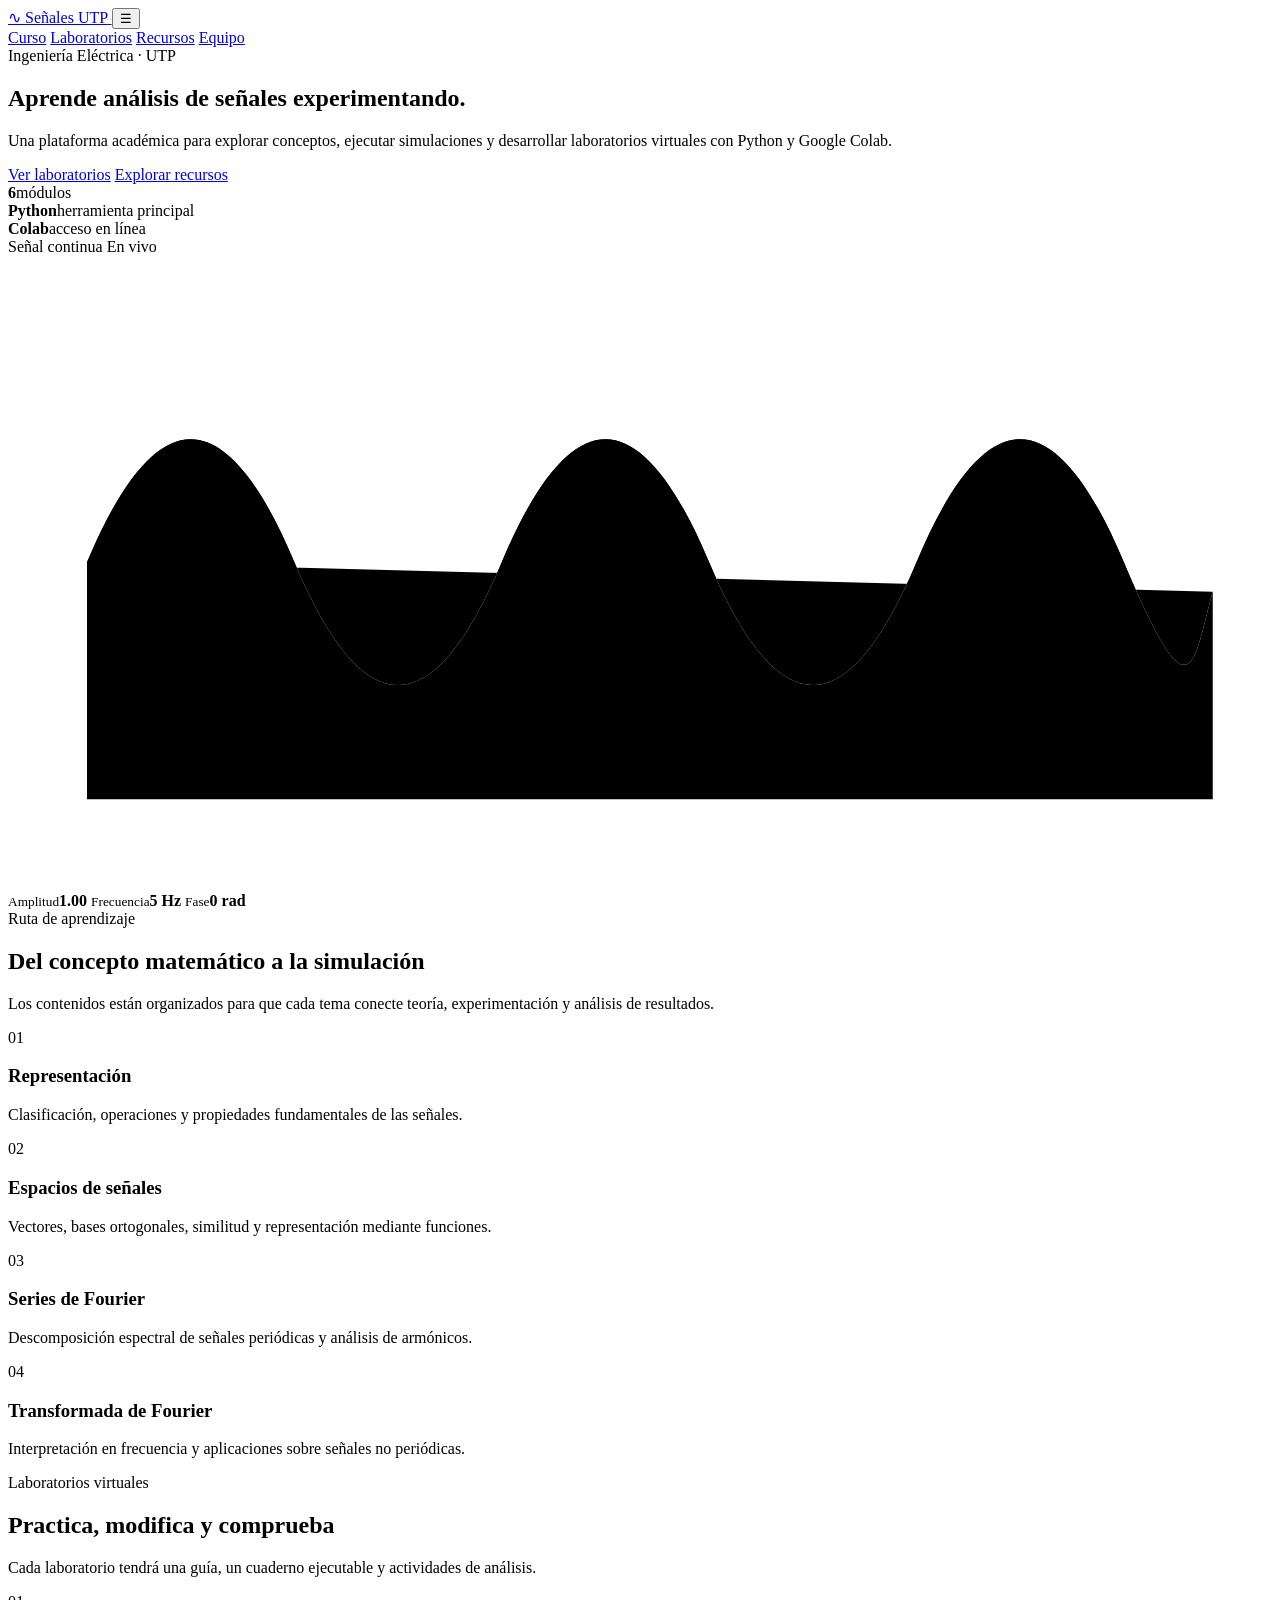
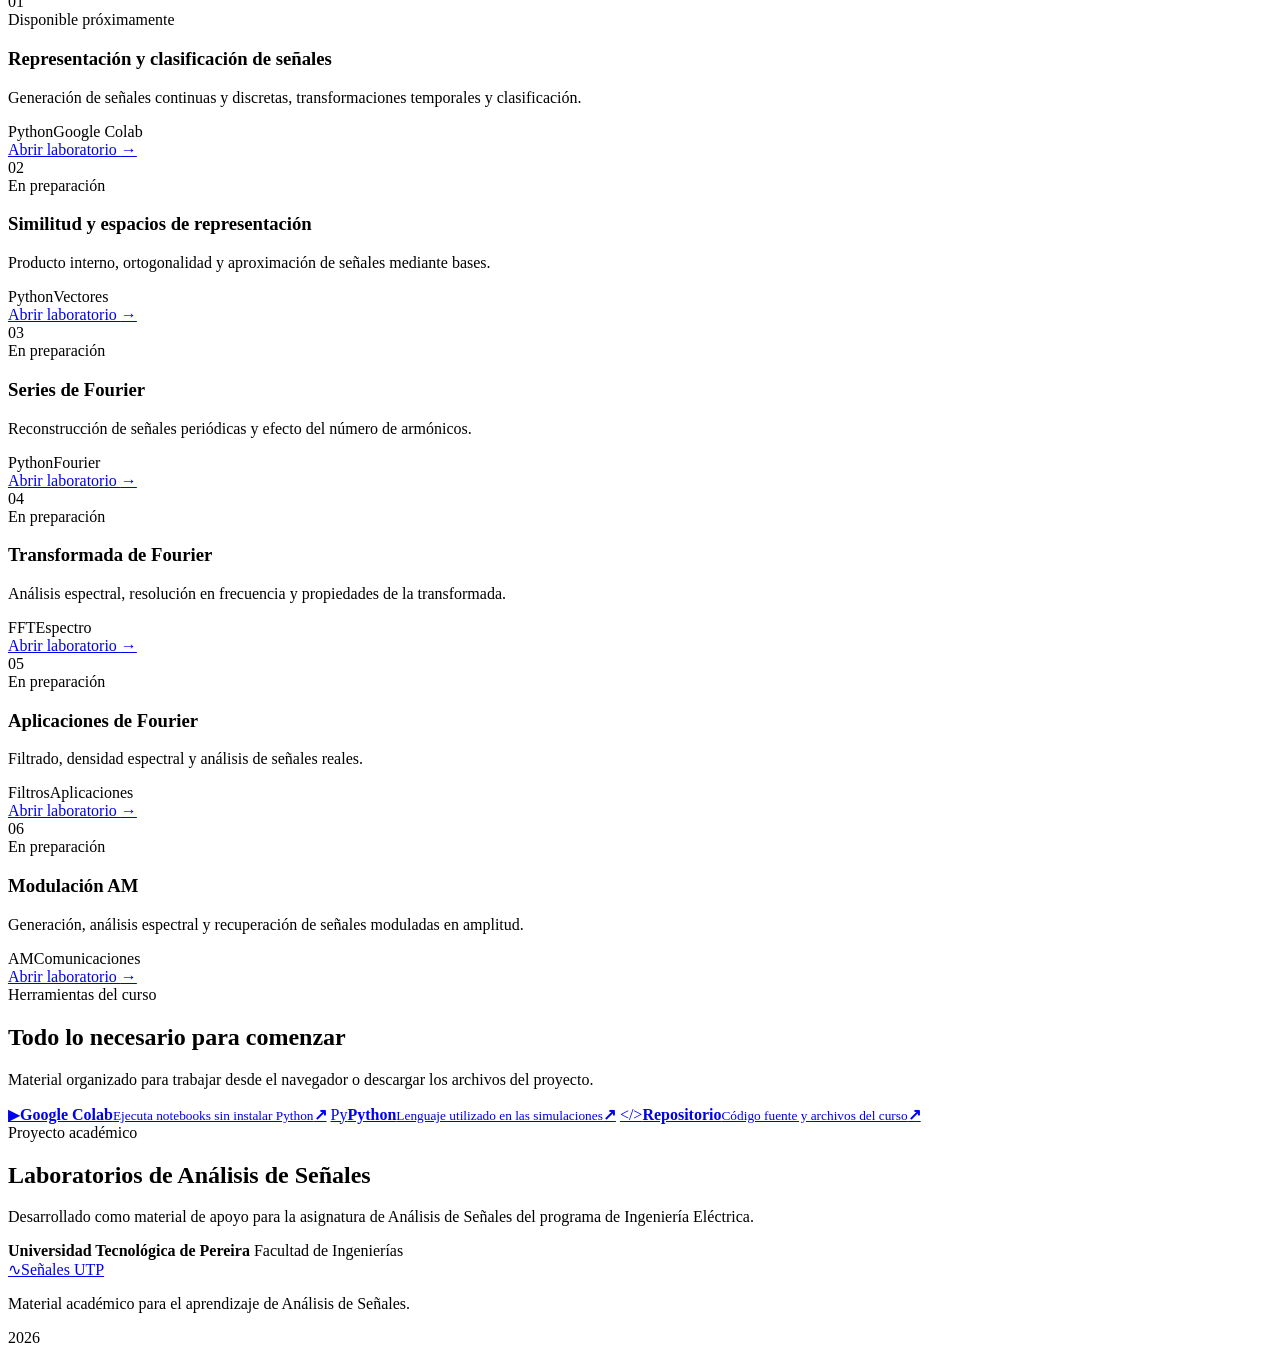
==== index.html @ 16288322 "Crear página principal del curso" ====
<!DOCTYPE html>
<html lang="es">
<head>
  <meta charset="UTF-8">
  <meta name="viewport" content="width=device-width, initial-scale=1.0">
  <meta name="description" content="Laboratorios virtuales y recursos de Análisis de Señales de la Universidad Tecnológica de Pereira.">
  <title>Análisis de Señales | Laboratorios virtuales</title>
  <link rel="preconnect" href="https://fonts.googleapis.com">
  <link rel="preconnect" href="https://fonts.gstatic.com" crossorigin>
  <link href="https://fonts.googleapis.com/css2?family=Manrope:wght@400;500;600;700;800&display=swap" rel="stylesheet">
  <link rel="stylesheet" href="css/styles.css">
</head>
<body>
  <header class="site-header" id="inicio">
    <nav class="navbar container" aria-label="Navegación principal">
      <a class="brand" href="#inicio">
        <span class="brand-mark">∿</span>
        <span>Señales UTP</span>
      </a>
      <button class="menu-button" type="button" aria-label="Abrir menú" aria-expanded="false">☰</button>
      <div class="nav-links">
        <a href="#curso">Curso</a>
        <a href="#laboratorios">Laboratorios</a>
        <a href="#recursos">Recursos</a>
        <a href="#equipo">Equipo</a>
      </div>
    </nav>

    <section class="hero container">
      <div class="hero-copy">
        <span class="eyebrow">Ingeniería Eléctrica · UTP</span>
        <h1>Aprende análisis de señales <span>experimentando.</span></h1>
        <p>Una plataforma académica para explorar conceptos, ejecutar simulaciones y desarrollar laboratorios virtuales con Python y Google Colab.</p>
        <div class="hero-actions">
          <a class="button primary" href="#laboratorios">Ver laboratorios</a>
          <a class="button secondary" href="#recursos">Explorar recursos</a>
        </div>
        <div class="hero-stats" aria-label="Resumen del contenido">
          <div><strong>6</strong><span>módulos</span></div>
          <div><strong>Python</strong><span>herramienta principal</span></div>
          <div><strong>Colab</strong><span>acceso en línea</span></div>
        </div>
      </div>

      <div class="signal-card" aria-label="Visualización animada de una señal">
        <div class="signal-card-top">
          <span>Señal continua</span>
          <span class="status-dot">En vivo</span>
        </div>
        <svg class="signal-plot" viewBox="0 0 640 320" role="img" aria-label="Gráfica estilizada de una señal sinusoidal">
          <defs>
            <linearGradient id="areaGradient" x1="0" y1="0" x2="0" y2="1">
              <stop offset="0%" stop-color="#43d9c0" stop-opacity="0.38"/>
              <stop offset="100%" stop-color="#43d9c0" stop-opacity="0"/>
            </linearGradient>
          </defs>
          <g class="grid-lines">
            <line x1="40" y1="70" x2="610" y2="70"/><line x1="40" y1="150" x2="610" y2="150"/><line x1="40" y1="230" x2="610" y2="230"/>
            <line x1="130" y1="35" x2="130" y2="275"/><line x1="240" y1="35" x2="240" y2="275"/><line x1="350" y1="35" x2="350" y2="275"/><line x1="460" y1="35" x2="460" y2="275"/><line x1="570" y1="35" x2="570" y2="275"/>
          </g>
          <path class="signal-area" d="M40 155 C75 72,110 72,145 155 S215 238,250 155 S320 72,355 155 S425 238,460 155 S530 72,565 155 S600 205,610 170 L610 275 L40 275 Z"/>
          <path class="signal-line" d="M40 155 C75 72,110 72,145 155 S215 238,250 155 S320 72,355 155 S425 238,460 155 S530 72,565 155 S600 205,610 170"/>
        </svg>
        <div class="signal-values">
          <span><small>Amplitud</small><strong>1.00</strong></span>
          <span><small>Frecuencia</small><strong>5 Hz</strong></span>
          <span><small>Fase</small><strong>0 rad</strong></span>
        </div>
      </div>
    </section>
  </header>

  <main>
    <section class="section course-section" id="curso">
      <div class="container split-heading">
        <div>
          <span class="eyebrow dark">Ruta de aprendizaje</span>
          <h2>Del concepto matemático a la simulación</h2>
        </div>
        <p>Los contenidos están organizados para que cada tema conecte teoría, experimentación y análisis de resultados.</p>
      </div>
      <div class="container learning-grid">
        <article><span>01</span><h3>Representación</h3><p>Clasificación, operaciones y propiedades fundamentales de las señales.</p></article>
        <article><span>02</span><h3>Espacios de señales</h3><p>Vectores, bases ortogonales, similitud y representación mediante funciones.</p></article>
        <article><span>03</span><h3>Series de Fourier</h3><p>Descomposición espectral de señales periódicas y análisis de armónicos.</p></article>
        <article><span>04</span><h3>Transformada de Fourier</h3><p>Interpretación en frecuencia y aplicaciones sobre señales no periódicas.</p></article>
      </div>
    </section>

    <section class="section labs-section" id="laboratorios">
      <div class="container section-heading centered">
        <span class="eyebrow dark">Laboratorios virtuales</span>
        <h2>Practica, modifica y comprueba</h2>
        <p>Cada laboratorio tendrá una guía, un cuaderno ejecutable y actividades de análisis.</p>
      </div>
      <div class="container lab-grid">
        <article class="lab-card featured">
          <div class="lab-number">01</div>
          <span class="tag available">Disponible próximamente</span>
          <h3>Representación y clasificación de señales</h3>
          <p>Generación de señales continuas y discretas, transformaciones temporales y clasificación.</p>
          <div class="lab-meta"><span>Python</span><span>Google Colab</span></div>
          <a href="#" aria-disabled="true">Abrir laboratorio <span>→</span></a>
        </article>
        <article class="lab-card">
          <div class="lab-number">02</div>
          <span class="tag">En preparación</span>
          <h3>Similitud y espacios de representación</h3>
          <p>Producto interno, ortogonalidad y aproximación de señales mediante bases.</p>
          <div class="lab-meta"><span>Python</span><span>Vectores</span></div>
          <a href="#" aria-disabled="true">Abrir laboratorio <span>→</span></a>
        </article>
        <article class="lab-card">
          <div class="lab-number">03</div>
          <span class="tag">En preparación</span>
          <h3>Series de Fourier</h3>
          <p>Reconstrucción de señales periódicas y efecto del número de armónicos.</p>
          <div class="lab-meta"><span>Python</span><span>Fourier</span></div>
          <a href="#" aria-disabled="true">Abrir laboratorio <span>→</span></a>
        </article>
        <article class="lab-card">
          <div class="lab-number">04</div>
          <span class="tag">En preparación</span>
          <h3>Transformada de Fourier</h3>
          <p>Análisis espectral, resolución en frecuencia y propiedades de la transformada.</p>
          <div class="lab-meta"><span>FFT</span><span>Espectro</span></div>
          <a href="#" aria-disabled="true">Abrir laboratorio <span>→</span></a>
        </article>
        <article class="lab-card">
          <div class="lab-number">05</div>
          <span class="tag">En preparación</span>
          <h3>Aplicaciones de Fourier</h3>
          <p>Filtrado, densidad espectral y análisis de señales reales.</p>
          <div class="lab-meta"><span>Filtros</span><span>Aplicaciones</span></div>
          <a href="#" aria-disabled="true">Abrir laboratorio <span>→</span></a>
        </article>
        <article class="lab-card">
          <div class="lab-number">06</div>
          <span class="tag">En preparación</span>
          <h3>Modulación AM</h3>
          <p>Generación, análisis espectral y recuperación de señales moduladas en amplitud.</p>
          <div class="lab-meta"><span>AM</span><span>Comunicaciones</span></div>
          <a href="#" aria-disabled="true">Abrir laboratorio <span>→</span></a>
        </article>
      </div>
    </section>

    <section class="section resources-section" id="recursos">
      <div class="container resources-layout">
        <div>
          <span class="eyebrow">Herramientas del curso</span>
          <h2>Todo lo necesario para comenzar</h2>
          <p>Material organizado para trabajar desde el navegador o descargar los archivos del proyecto.</p>
        </div>
        <div class="resource-list">
          <a href="https://colab.research.google.com/" target="_blank" rel="noopener"><span class="resource-icon">▶</span><span><strong>Google Colab</strong><small>Ejecuta notebooks sin instalar Python</small></span><b>↗</b></a>
          <a href="https://www.python.org/" target="_blank" rel="noopener"><span class="resource-icon">Py</span><span><strong>Python</strong><small>Lenguaje utilizado en las simulaciones</small></span><b>↗</b></a>
          <a href="https://github.com/jesuscard444/Curso_signals" target="_blank" rel="noopener"><span class="resource-icon">&lt;/&gt;</span><span><strong>Repositorio</strong><small>Código fuente y archivos del curso</small></span><b>↗</b></a>
        </div>
      </div>
    </section>

    <section class="section team-section" id="equipo">
      <div class="container team-card">
        <div>
          <span class="eyebrow dark">Proyecto académico</span>
          <h2>Laboratorios de Análisis de Señales</h2>
          <p>Desarrollado como material de apoyo para la asignatura de Análisis de Señales del programa de Ingeniería Eléctrica.</p>
        </div>
        <div class="institution">
          <strong>Universidad Tecnológica de Pereira</strong>
          <span>Facultad de Ingenierías</span>
        </div>
      </div>
    </section>
  </main>

  <footer>
    <div class="container footer-content">
      <a class="brand" href="#inicio"><span class="brand-mark">∿</span><span>Señales UTP</span></a>
      <p>Material académico para el aprendizaje de Análisis de Señales.</p>
      <span>2026</span>
    </div>
  </footer>
  <script src="js/main.js"></script>
</body>
</html>
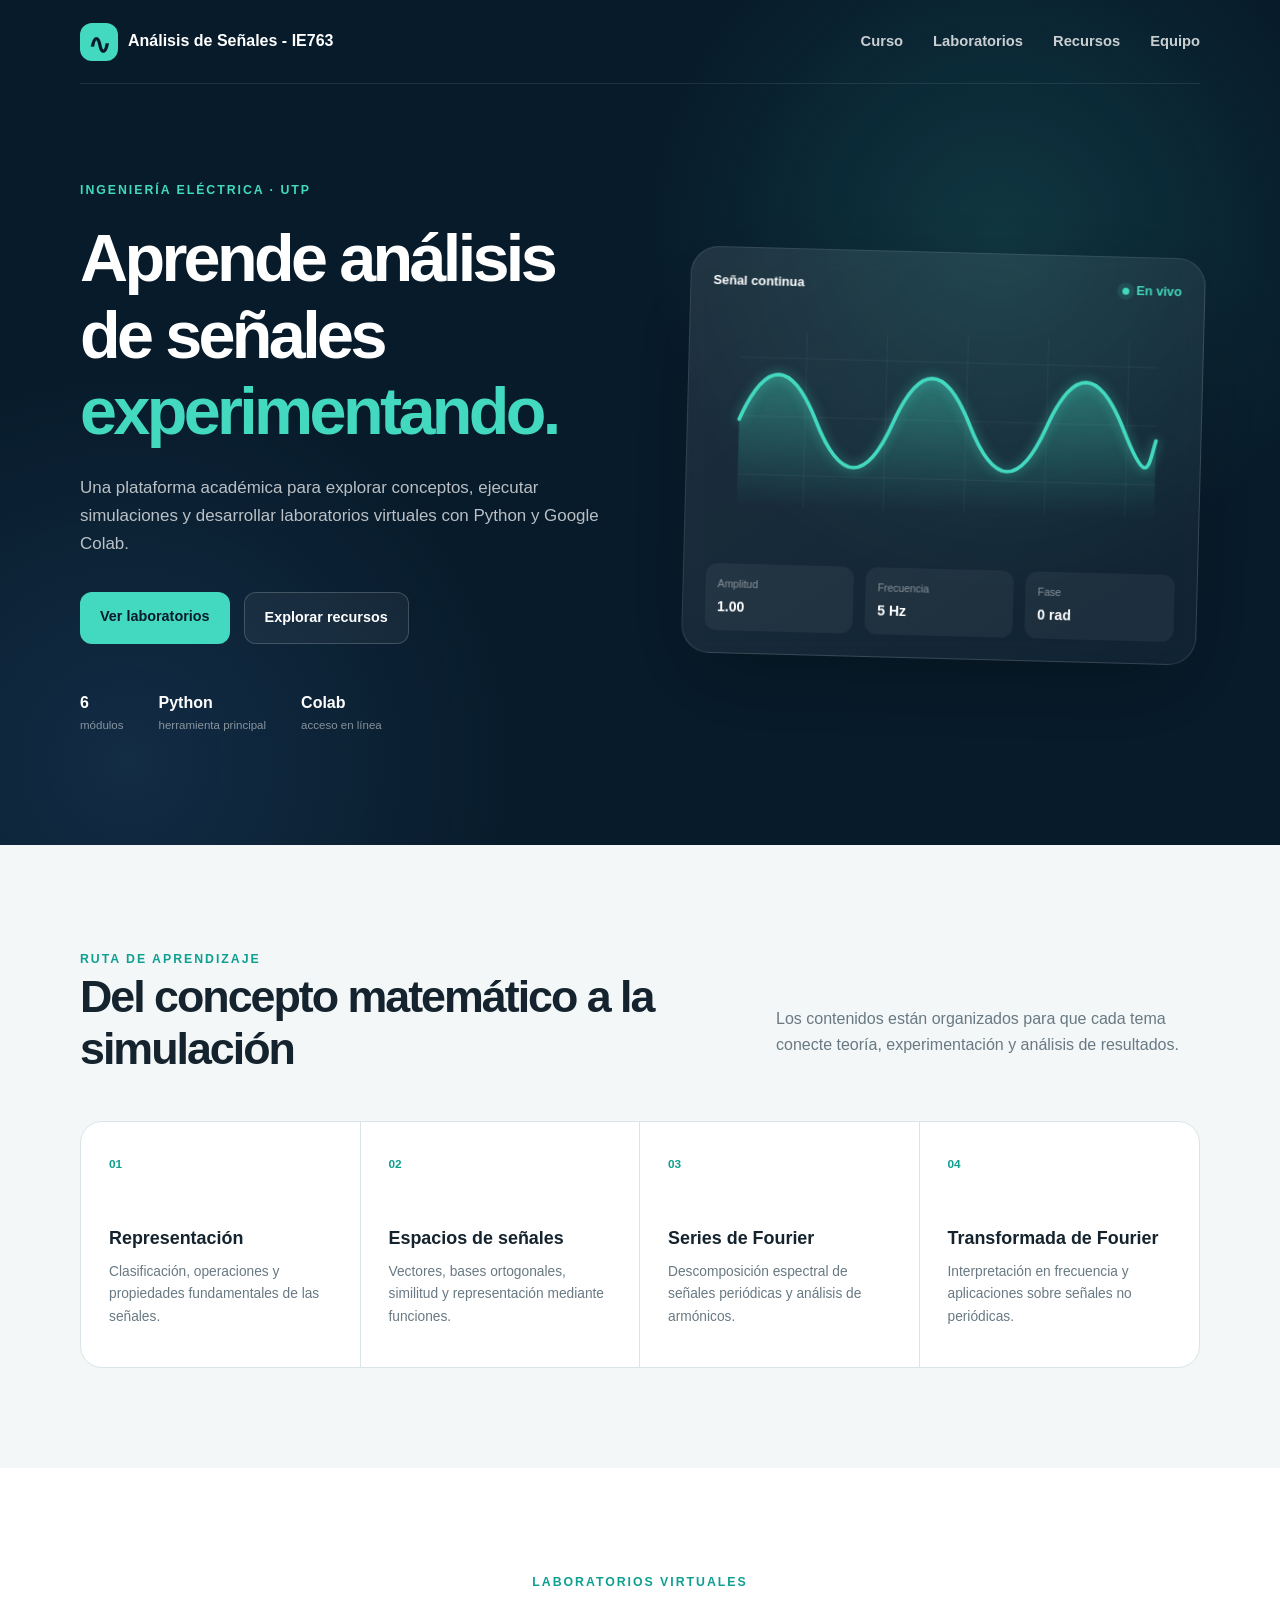
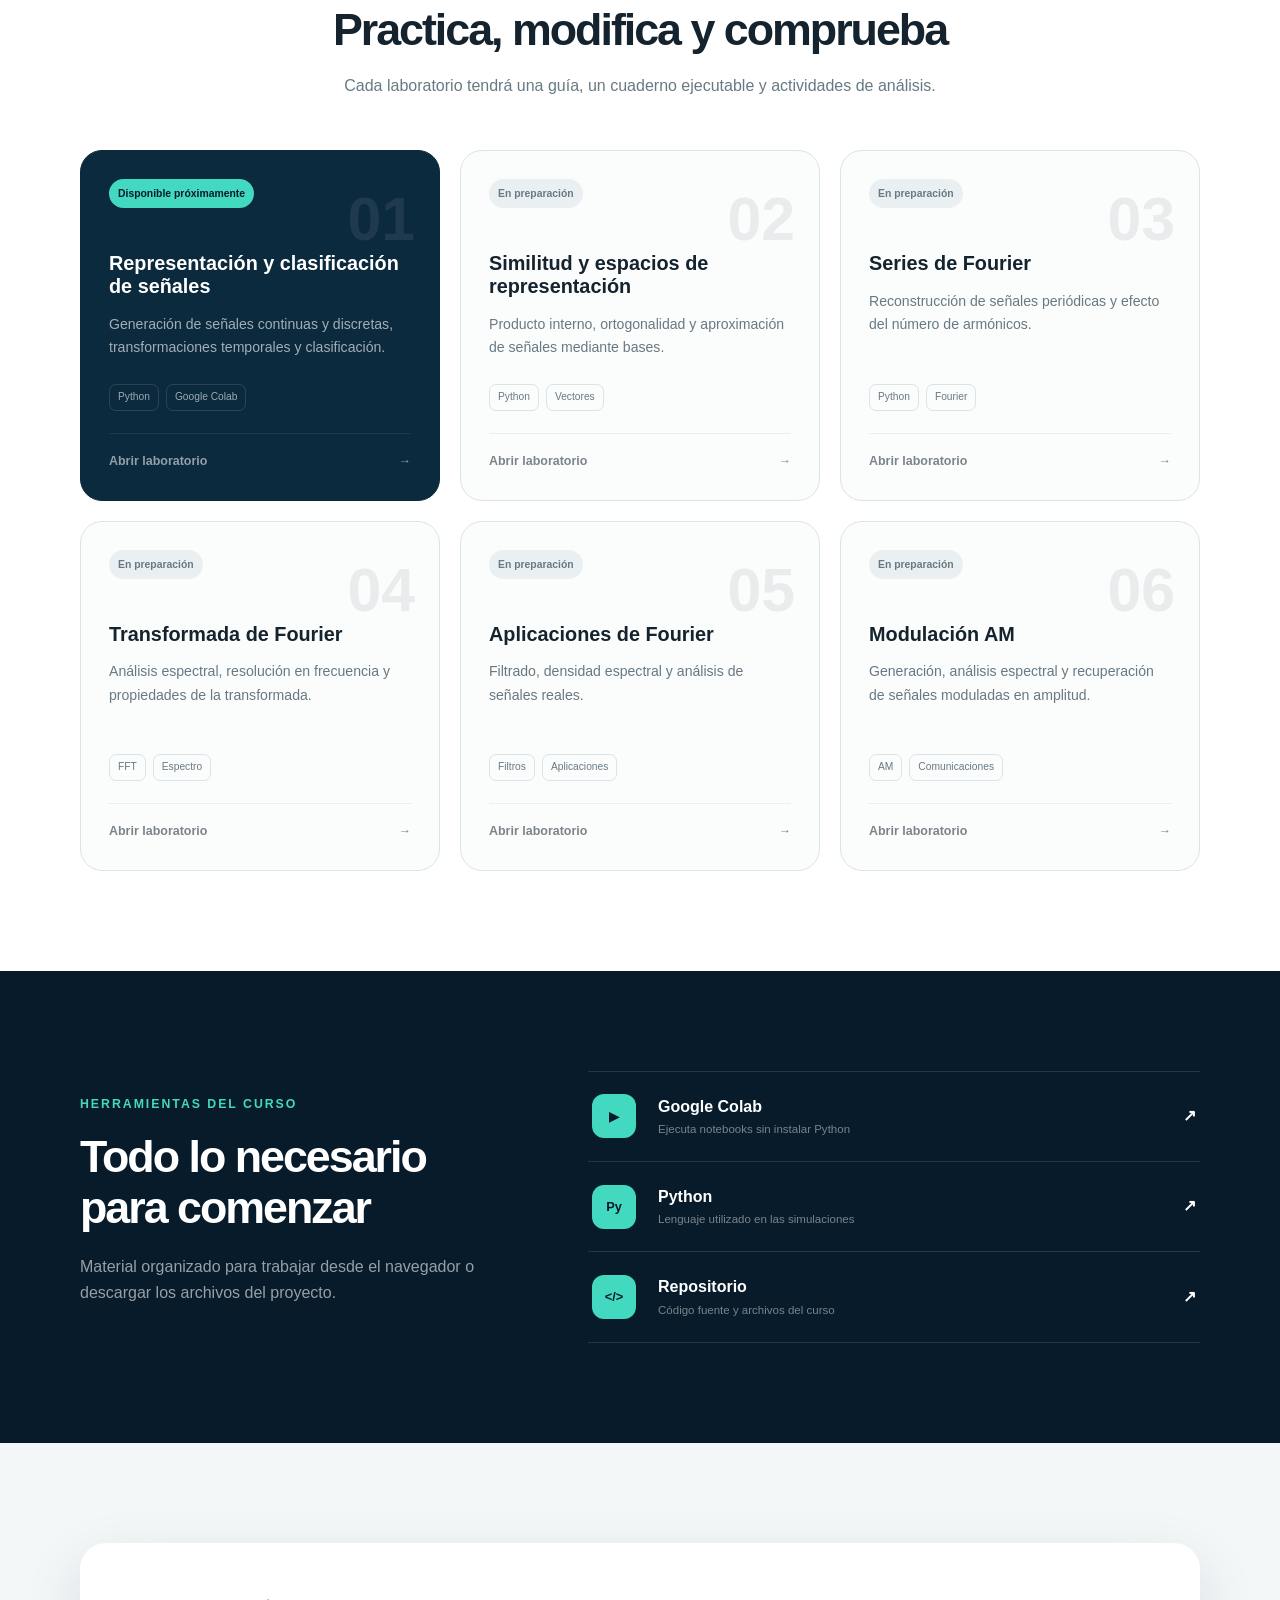
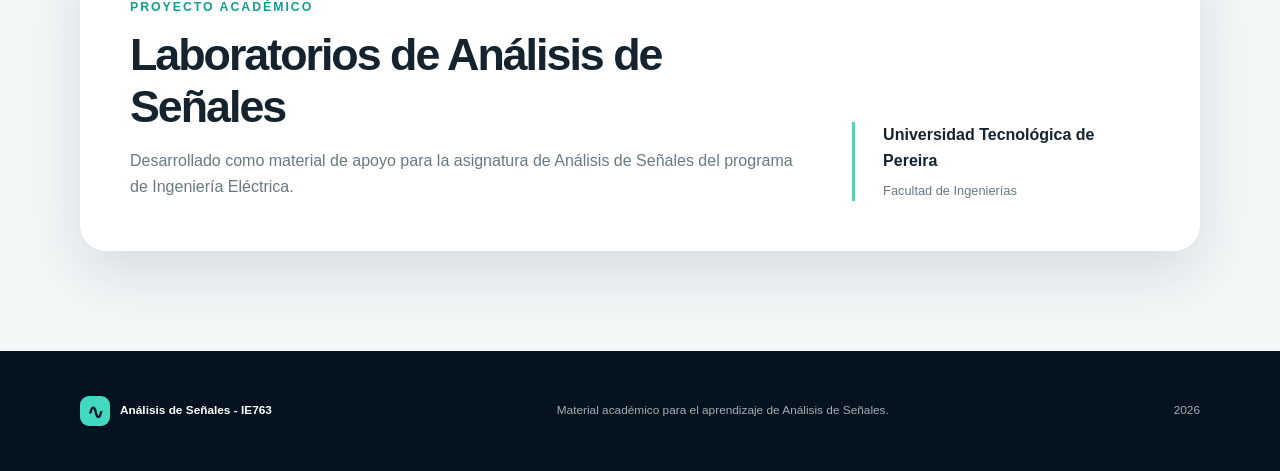
==== commit 0c984f14: "Actualiza el nombre del curso en encabezado y pie de página" ====
--- a/index.html
+++ b/index.html
@@ -15,7 +15,7 @@
     <nav class="navbar container" aria-label="Navegación principal">
       <a class="brand" href="#inicio">
         <span class="brand-mark">∿</span>
-        <span>Señales UTP</span>
+        <span>Análisis de Señales - IE763</span>
       </a>
       <button class="menu-button" type="button" aria-label="Abrir menú" aria-expanded="false">☰</button>
       <div class="nav-links">
@@ -177,7 +177,7 @@
 
   <footer>
     <div class="container footer-content">
-      <a class="brand" href="#inicio"><span class="brand-mark">∿</span><span>Señales UTP</span></a>
+      <a class="brand" href="#inicio"><span class="brand-mark">∿</span><span>Análisis de Señales - IE763</span></a>
       <p>Material académico para el aprendizaje de Análisis de Señales.</p>
       <span>2026</span>
     </div>
--- a/css/styles.css
+++ b/css/styles.css
@@ -0,0 +1,183 @@
+:root {
+  --navy: #071b2b;
+  --navy-soft: #0c2a3d;
+  --teal: #43d9c0;
+  --teal-dark: #0f9f91;
+  --blue: #69a9ff;
+  --paper: #f4f7f8;
+  --white: #ffffff;
+  --ink: #14232d;
+  --muted: #687983;
+  --line: #dbe4e8;
+  --shadow: 0 22px 60px rgba(7, 27, 43, 0.12);
+}
+
+* { box-sizing: border-box; }
+html { scroll-behavior: smooth; }
+body {
+  margin: 0;
+  font-family: "Manrope", sans-serif;
+  color: var(--ink);
+  background: var(--paper);
+  line-height: 1.65;
+}
+a { color: inherit; text-decoration: none; }
+button { font: inherit; }
+.container { width: min(1120px, calc(100% - 40px)); margin-inline: auto; }
+
+.site-header {
+  min-height: 760px;
+  color: var(--white);
+  overflow: hidden;
+  background:
+    radial-gradient(circle at 78% 28%, rgba(67, 217, 192, 0.15), transparent 30%),
+    radial-gradient(circle at 10% 90%, rgba(105, 169, 255, 0.12), transparent 28%),
+    var(--navy);
+}
+.navbar {
+  min-height: 84px;
+  display: flex;
+  align-items: center;
+  justify-content: space-between;
+  border-bottom: 1px solid rgba(255,255,255,.09);
+}
+.brand { display: inline-flex; align-items: center; gap: 10px; font-weight: 800; }
+.brand-mark {
+  display: grid; place-items: center; width: 38px; height: 38px;
+  border-radius: 12px; color: var(--navy); background: var(--teal); font-size: 27px;
+}
+.nav-links { display: flex; align-items: center; gap: 30px; }
+.nav-links a { color: rgba(255,255,255,.78); font-size: .92rem; font-weight: 600; }
+.nav-links a:hover { color: var(--teal); }
+.menu-button { display: none; border: 0; background: transparent; color: white; font-size: 1.5rem; }
+
+.hero { display: grid; grid-template-columns: 1.02fr .98fr; gap: 70px; align-items: center; padding: 92px 0 110px; }
+.eyebrow {
+  display: inline-block; color: var(--teal); font-size: .77rem; font-weight: 800;
+  letter-spacing: .16em; text-transform: uppercase;
+}
+.eyebrow.dark { color: var(--teal-dark); }
+.hero h1, h2, h3 { line-height: 1.15; margin-top: 0; }
+.hero h1 { margin: 18px 0 24px; font-size: clamp(2.8rem, 5.2vw, 5rem); letter-spacing: -.055em; }
+.hero h1 span { color: var(--teal); }
+.hero-copy > p { max-width: 620px; color: rgba(255,255,255,.72); font-size: 1.06rem; }
+.hero-actions { display: flex; flex-wrap: wrap; gap: 14px; margin: 34px 0 46px; }
+.button { padding: 13px 20px; border-radius: 12px; font-weight: 800; font-size: .9rem; }
+.button.primary { color: var(--navy); background: var(--teal); }
+.button.secondary { border: 1px solid rgba(255,255,255,.18); background: rgba(255,255,255,.05); }
+.button:hover { transform: translateY(-2px); }
+.hero-stats { display: flex; gap: 35px; }
+.hero-stats div { display: flex; flex-direction: column; }
+.hero-stats strong { font-size: 1rem; }
+.hero-stats span { color: rgba(255,255,255,.5); font-size: .72rem; }
+
+.signal-card {
+  padding: 22px; border: 1px solid rgba(255,255,255,.12); border-radius: 28px;
+  background: linear-gradient(145deg, rgba(255,255,255,.09), rgba(255,255,255,.03));
+  box-shadow: 0 30px 90px rgba(0,0,0,.25); backdrop-filter: blur(10px);
+  transform: rotate(1.5deg);
+}
+.signal-card-top, .signal-values { display: flex; align-items: center; justify-content: space-between; }
+.signal-card-top { font-size: .8rem; font-weight: 700; }
+.status-dot { color: var(--teal); }
+.status-dot::before { content: ""; display: inline-block; width: 7px; height: 7px; margin-right: 7px; border-radius: 50%; background: var(--teal); box-shadow: 0 0 0 5px rgba(67,217,192,.12); }
+.signal-plot { width: 100%; margin-block: 15px; }
+.grid-lines line { stroke: rgba(255,255,255,.08); stroke-width: 1; }
+.signal-area { fill: url(#areaGradient); }
+.signal-line { fill: none; stroke: var(--teal); stroke-width: 5; stroke-linecap: round; filter: drop-shadow(0 0 7px rgba(67,217,192,.55)); stroke-dasharray: 1000; animation: draw 3s ease both; }
+@keyframes draw { from { stroke-dashoffset: 1000; } to { stroke-dashoffset: 0; } }
+.signal-values { gap: 12px; }
+.signal-values span { flex: 1; padding: 12px; border-radius: 12px; background: rgba(255,255,255,.05); }
+.signal-values small, .signal-values strong { display: block; }
+.signal-values small { color: rgba(255,255,255,.48); font-size: .65rem; }
+.signal-values strong { margin-top: 3px; font-size: .88rem; }
+
+.section { padding: 100px 0; }
+.split-heading { display: grid; grid-template-columns: 1.2fr .8fr; gap: 60px; align-items: end; margin-bottom: 46px; }
+h2 { margin-bottom: 0; font-size: clamp(2rem, 3.5vw, 3.35rem); letter-spacing: -.045em; }
+.split-heading > p, .section-heading p { color: var(--muted); }
+.learning-grid { display: grid; grid-template-columns: repeat(4,1fr); border: 1px solid var(--line); border-radius: 22px; overflow: hidden; background: white; }
+.learning-grid article { min-height: 245px; padding: 28px; border-right: 1px solid var(--line); }
+.learning-grid article:last-child { border-right: 0; }
+.learning-grid article > span { color: var(--teal-dark); font-size: .74rem; font-weight: 800; }
+.learning-grid h3 { margin: 52px 0 12px; font-size: 1.12rem; }
+.learning-grid p { margin: 0; color: var(--muted); font-size: .86rem; }
+
+.labs-section { background: var(--white); }
+.section-heading.centered { max-width: 680px; margin: 0 auto 50px; text-align: center; }
+.section-heading h2 { margin: 10px 0 18px; }
+.lab-grid { display: grid; grid-template-columns: repeat(3,1fr); gap: 20px; }
+.lab-card {
+  position: relative; min-height: 350px; padding: 28px; border: 1px solid var(--line); border-radius: 22px;
+  display: flex; flex-direction: column; background: #fbfcfc; transition: .25s ease;
+}
+.lab-card:hover { transform: translateY(-6px); box-shadow: var(--shadow); border-color: transparent; }
+.lab-card.featured { color: white; background: var(--navy-soft); border-color: var(--navy-soft); }
+.lab-number { position: absolute; right: 24px; top: 18px; color: rgba(20,35,45,.08); font-size: 3.8rem; font-weight: 800; }
+.featured .lab-number { color: rgba(255,255,255,.08); }
+.tag { align-self: flex-start; padding: 6px 9px; border-radius: 999px; color: var(--muted); background: #eaf0f2; font-size: .65rem; font-weight: 800; }
+.tag.available { color: var(--navy); background: var(--teal); }
+.lab-card h3 { position: relative; margin: 44px 0 15px; font-size: 1.24rem; }
+.lab-card p { margin: 0; color: var(--muted); font-size: .88rem; }
+.featured p { color: rgba(255,255,255,.62); }
+.lab-meta { display: flex; gap: 7px; margin: auto 0 22px; padding-top: 25px; }
+.lab-meta span { padding: 4px 8px; border: 1px solid var(--line); border-radius: 7px; color: var(--muted); font-size: .64rem; }
+.featured .lab-meta span { border-color: rgba(255,255,255,.12); color: rgba(255,255,255,.6); }
+.lab-card > a { display: flex; justify-content: space-between; padding-top: 17px; border-top: 1px solid var(--line); font-size: .78rem; font-weight: 800; opacity: .55; pointer-events: none; }
+.featured > a { border-color: rgba(255,255,255,.12); }
+
+.resources-section { color: white; background: var(--navy); }
+.resources-layout { display: grid; grid-template-columns: .8fr 1.2fr; gap: 100px; align-items: center; }
+.resources-layout h2 { margin: 14px 0 20px; }
+.resources-layout > div:first-child p { color: rgba(255,255,255,.58); }
+.resource-list { border-top: 1px solid rgba(255,255,255,.12); }
+.resource-list a { display: grid; grid-template-columns: 48px 1fr auto; gap: 18px; align-items: center; padding: 22px 4px; border-bottom: 1px solid rgba(255,255,255,.12); }
+.resource-list a:hover { color: var(--teal); }
+.resource-icon { display: grid; place-items: center; width: 44px; height: 44px; border-radius: 12px; color: var(--navy); background: var(--teal); font-size: .8rem; font-weight: 800; }
+.resource-list strong, .resource-list small { display: block; }
+.resource-list small { color: rgba(255,255,255,.46); font-size: .72rem; }
+
+.team-card { display: flex; justify-content: space-between; align-items: end; gap: 50px; padding: 50px; border-radius: 26px; background: white; box-shadow: var(--shadow); }
+.team-card h2 { max-width: 620px; margin: 10px 0 16px; }
+.team-card p { max-width: 680px; margin: 0; color: var(--muted); }
+.institution { min-width: 260px; padding-left: 28px; border-left: 3px solid var(--teal); }
+.institution strong, .institution span { display: block; }
+.institution span { margin-top: 5px; color: var(--muted); font-size: .8rem; }
+
+footer { color: rgba(255,255,255,.65); background: #04131f; }
+.footer-content { min-height: 120px; display: flex; justify-content: space-between; align-items: center; gap: 30px; font-size: .74rem; }
+.footer-content .brand { color: white; }
+.footer-content .brand-mark { width: 30px; height: 30px; border-radius: 9px; font-size: 20px; }
+
+@media (max-width: 900px) {
+  .hero { grid-template-columns: 1fr; padding-top: 65px; }
+  .signal-card { max-width: 680px; transform: none; }
+  .learning-grid { grid-template-columns: repeat(2,1fr); }
+  .learning-grid article:nth-child(2) { border-right: 0; }
+  .learning-grid article:nth-child(-n+2) { border-bottom: 1px solid var(--line); }
+  .lab-grid { grid-template-columns: repeat(2,1fr); }
+  .resources-layout { grid-template-columns: 1fr; gap: 40px; }
+  .team-card { align-items: flex-start; flex-direction: column; }
+}
+
+@media (max-width: 650px) {
+  .container { width: min(100% - 28px, 1120px); }
+  .site-header { min-height: auto; }
+  .menu-button { display: block; }
+  .nav-links { position: absolute; z-index: 10; top: 75px; left: 14px; right: 14px; display: none; flex-direction: column; align-items: flex-start; gap: 12px; padding: 20px; border: 1px solid rgba(255,255,255,.1); border-radius: 14px; background: var(--navy-soft); box-shadow: var(--shadow); }
+  .nav-links.open { display: flex; }
+  .hero { gap: 45px; padding: 58px 0 75px; }
+  .hero h1 { font-size: 2.65rem; }
+  .hero-stats { gap: 18px; }
+  .signal-card { padding: 15px; }
+  .signal-values { flex-direction: column; align-items: stretch; }
+  .section { padding: 72px 0; }
+  .split-heading { grid-template-columns: 1fr; gap: 18px; }
+  .learning-grid, .lab-grid { grid-template-columns: 1fr; }
+  .learning-grid article { border-right: 0; border-bottom: 1px solid var(--line); }
+  .learning-grid article:last-child { border-bottom: 0; }
+  .lab-card { min-height: 330px; }
+  .team-card { padding: 30px 24px; }
+  .institution { min-width: 0; }
+  .footer-content { padding: 30px 0; flex-direction: column; align-items: flex-start; }
+}
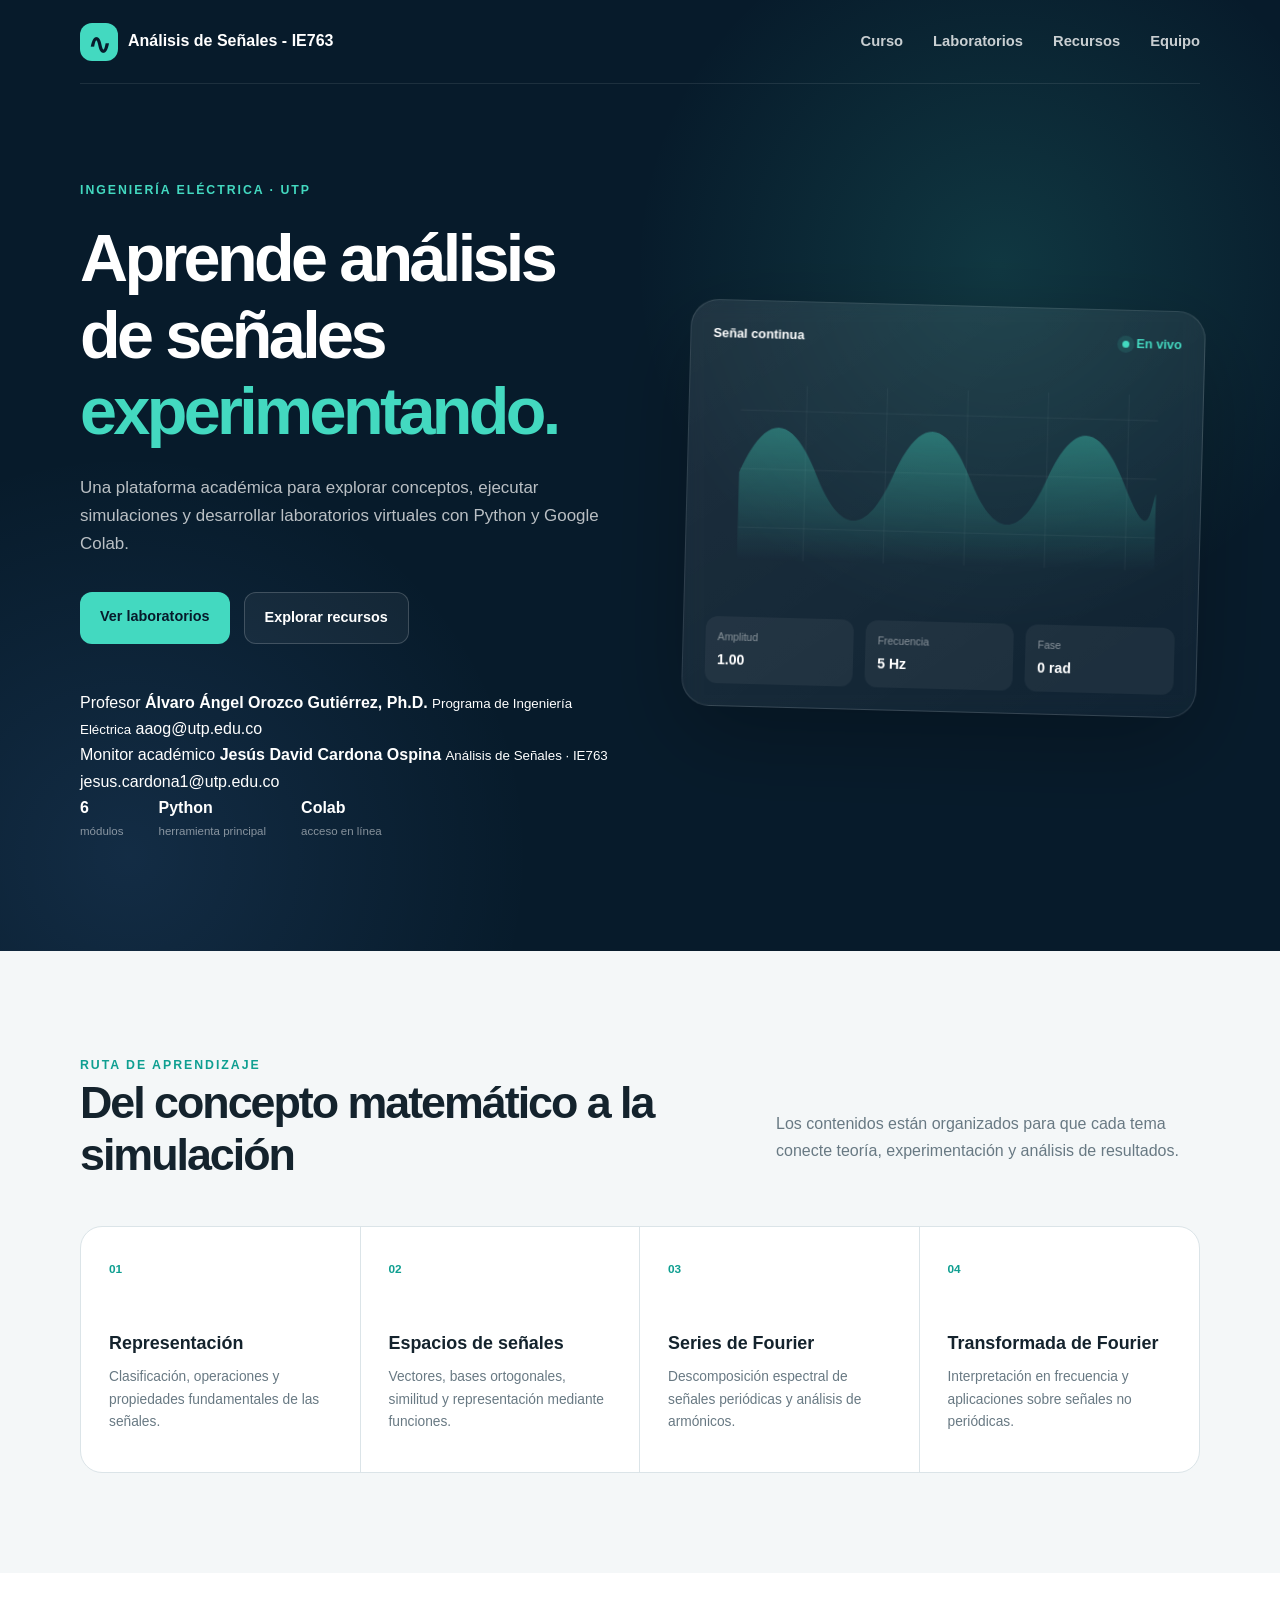
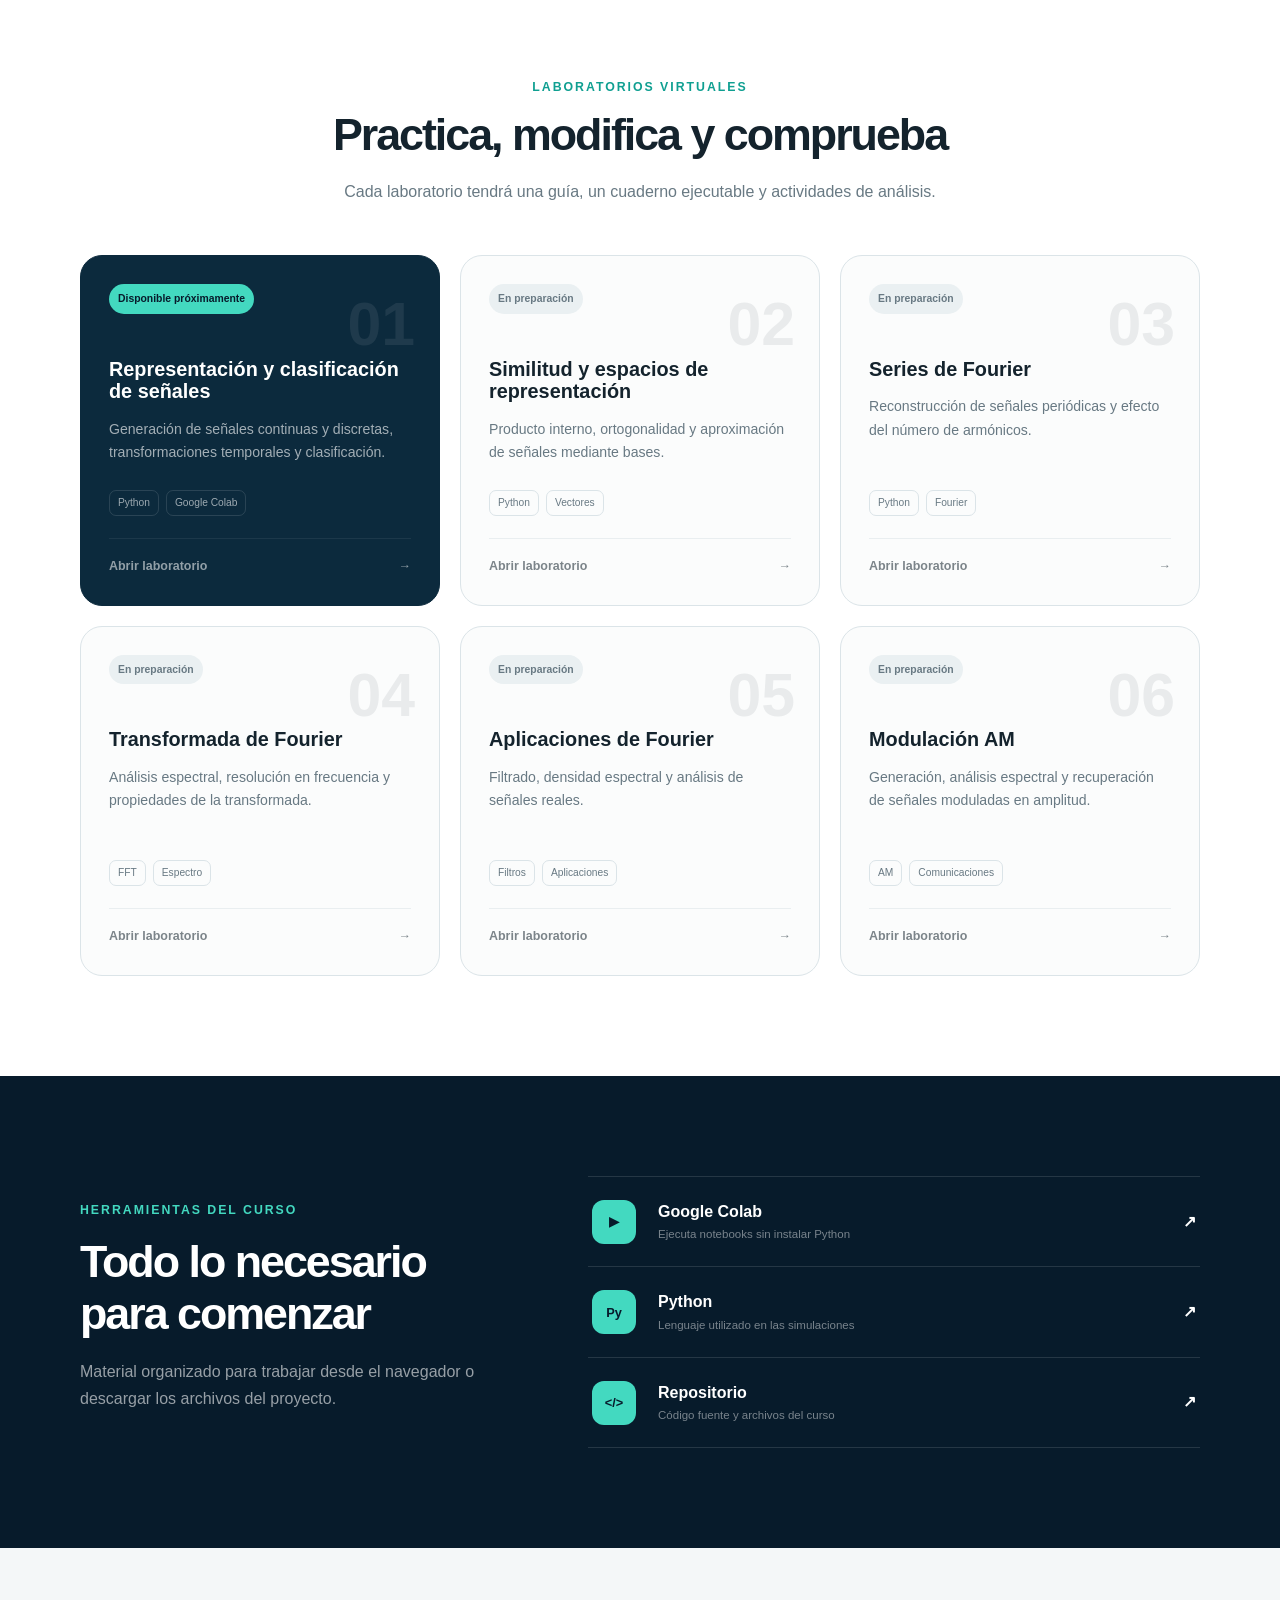
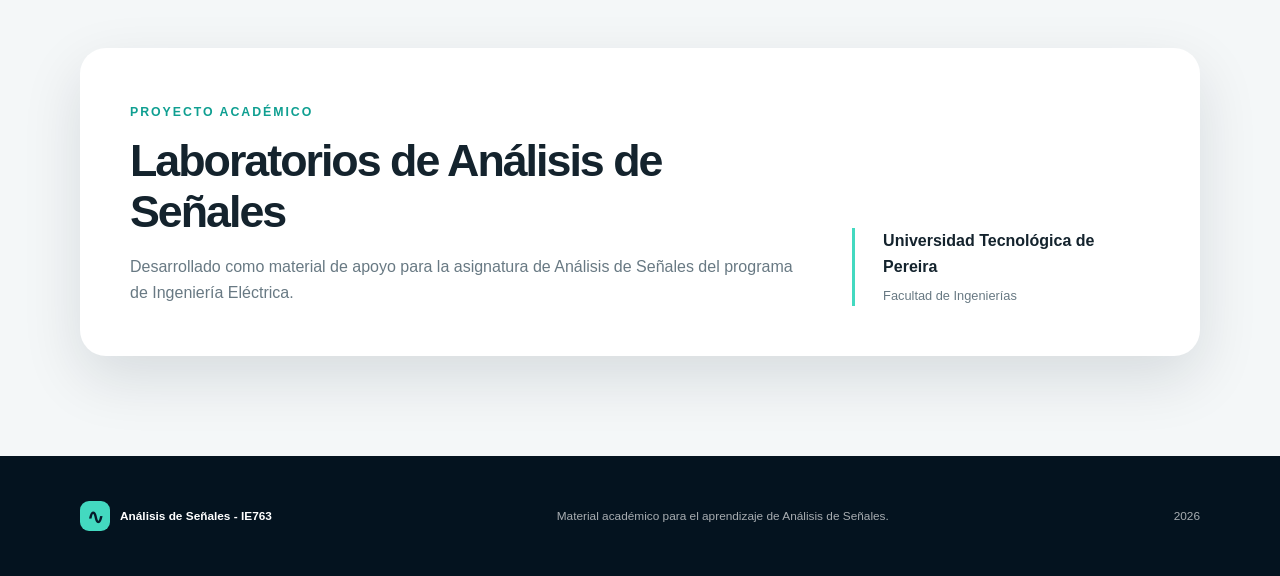
==== commit 52ba3e84: "Añadir profesor y monitor en la portada" ====
--- a/index.html
+++ b/index.html
@@ -8,7 +8,7 @@
   <link rel="preconnect" href="https://fonts.googleapis.com">
   <link rel="preconnect" href="https://fonts.gstatic.com" crossorigin>
   <link href="https://fonts.googleapis.com/css2?family=Manrope:wght@400;500;600;700;800&display=swap" rel="stylesheet">
-  <link rel="stylesheet" href="css/styles.css">
+  <link rel="stylesheet" href="css/styles.css?v=20260730-2">
 </head>
 <body>
   <header class="site-header" id="inicio">
@@ -35,6 +35,22 @@
           <a class="button primary" href="#laboratorios">Ver laboratorios</a>
           <a class="button secondary" href="#recursos">Explorar recursos</a>
         </div>
+
+        <div class="course-team" aria-label="Equipo académico del curso">
+          <article class="course-person">
+            <span class="course-role">Profesor</span>
+            <strong>Álvaro Ángel Orozco Gutiérrez, Ph.D.</strong>
+            <small>Programa de Ingeniería Eléctrica</small>
+            <a href="mailto:aaog@utp.edu.co">aaog@utp.edu.co</a>
+          </article>
+          <article class="course-person">
+            <span class="course-role">Monitor académico</span>
+            <strong>Jesús David Cardona Ospina</strong>
+            <small>Análisis de Señales · IE763</small>
+            <a href="mailto:jesus.cardona1@utp.edu.co">jesus.cardona1@utp.edu.co</a>
+          </article>
+        </div>
+
         <div class="hero-stats" aria-label="Resumen del contenido">
           <div><strong>6</strong><span>módulos</span></div>
           <div><strong>Python</strong><span>herramienta principal</span></div>
@@ -182,6 +198,6 @@
       <span>2026</span>
     </div>
   </footer>
-  <script src="js/main.js"></script>
+  <script src="js/main.js?v=20260730-2"></script>
 </body>
 </html>
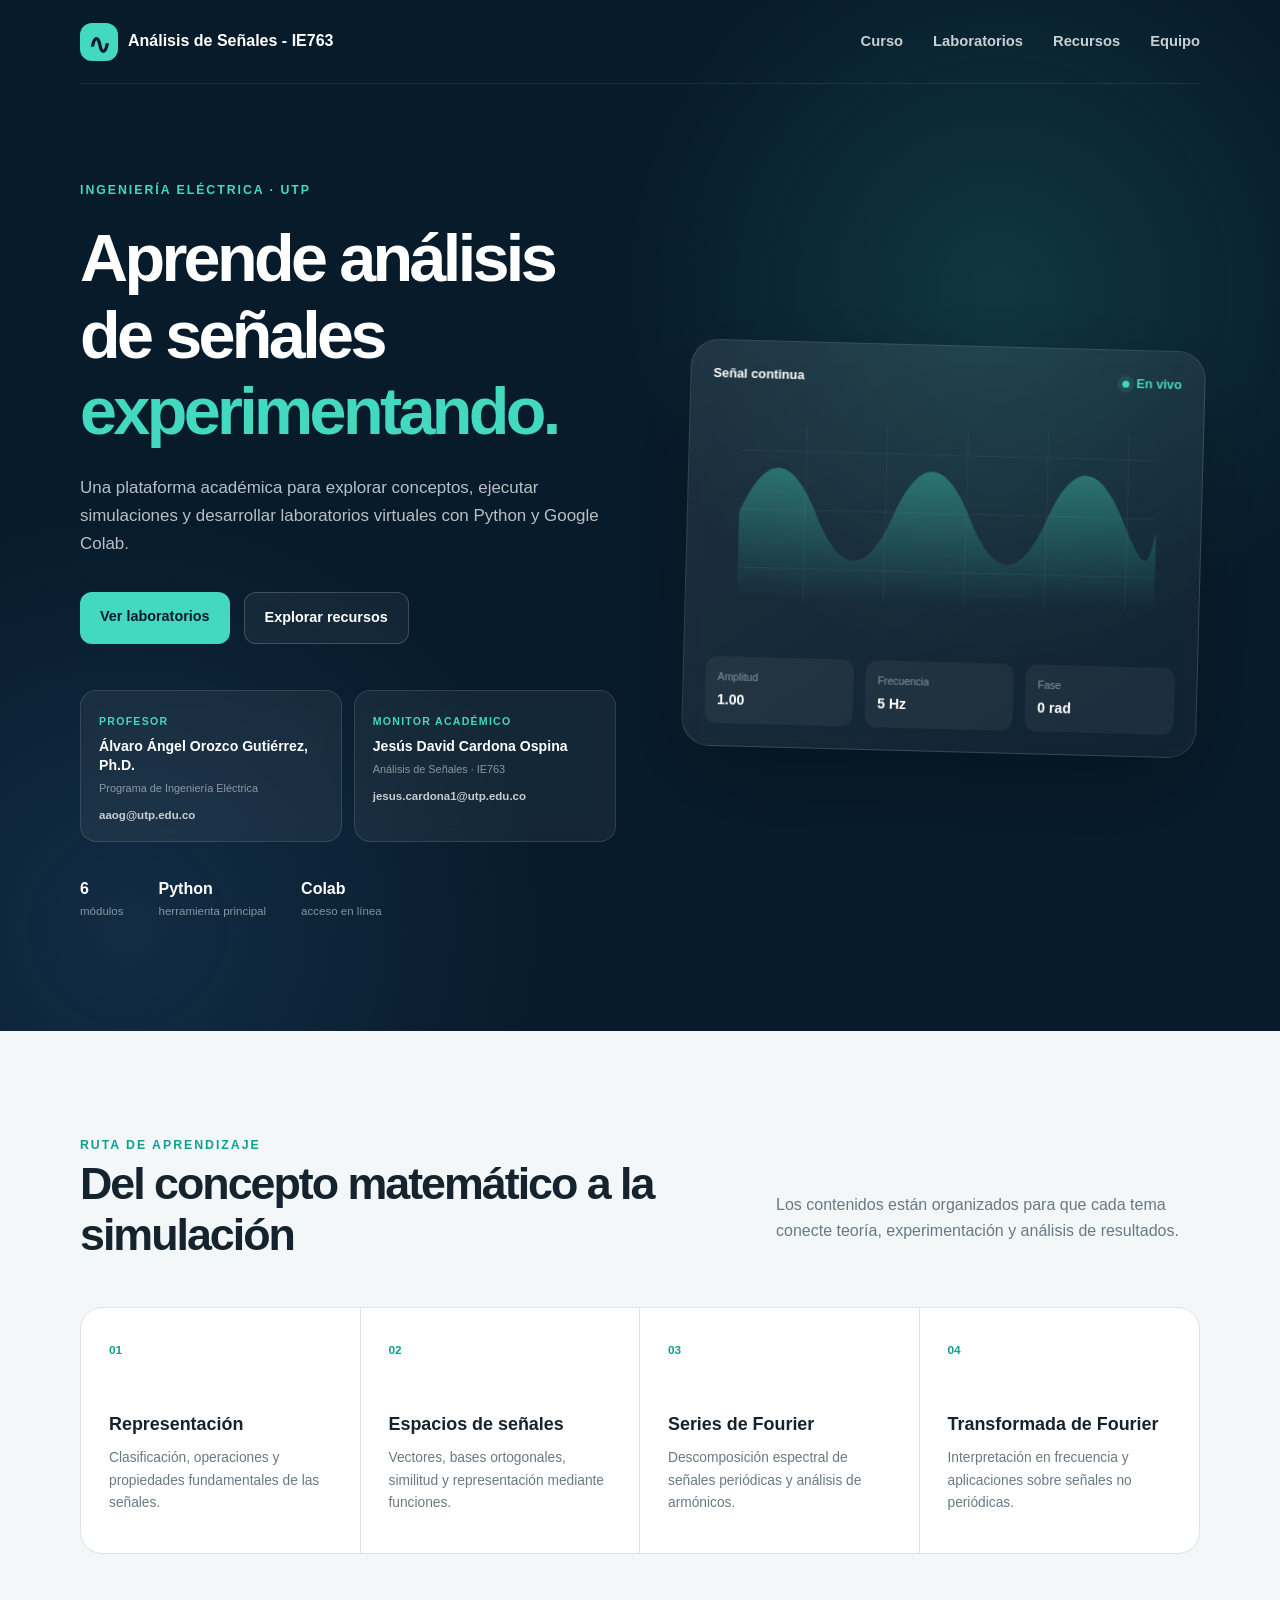
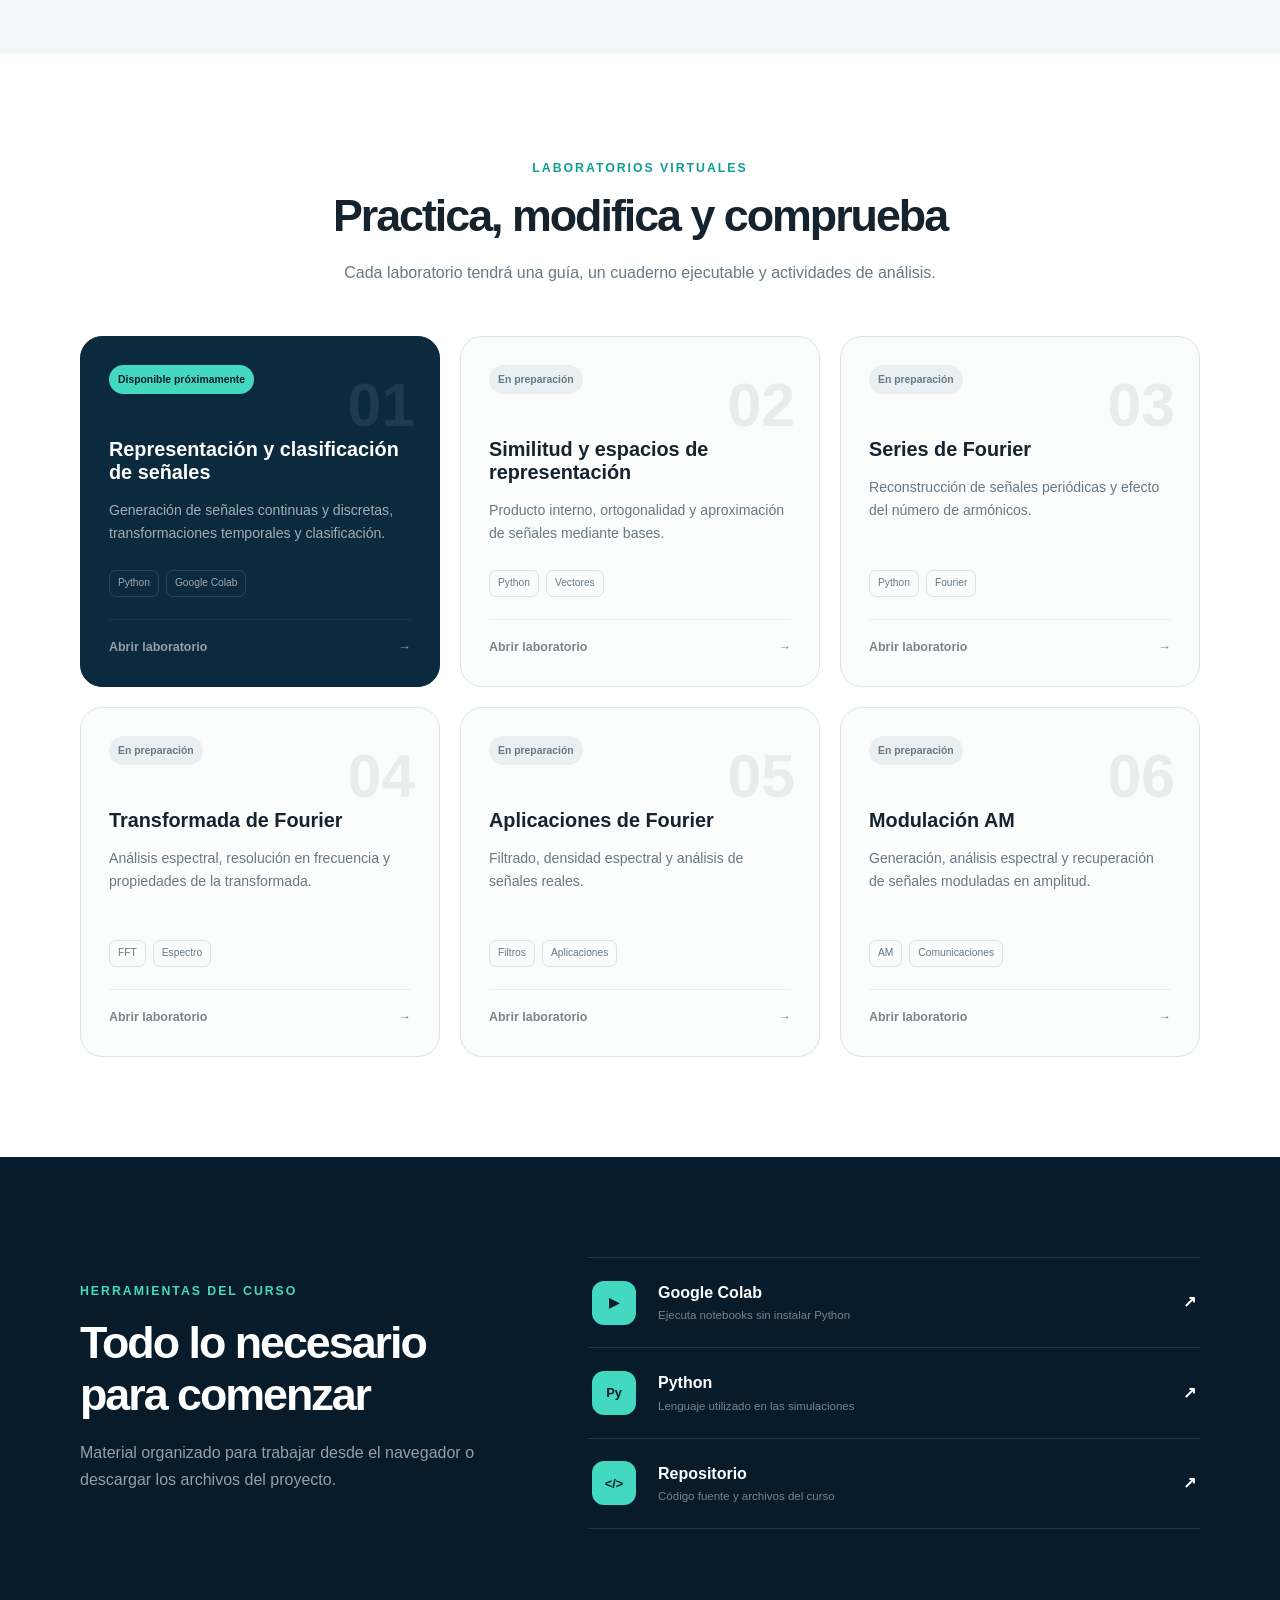
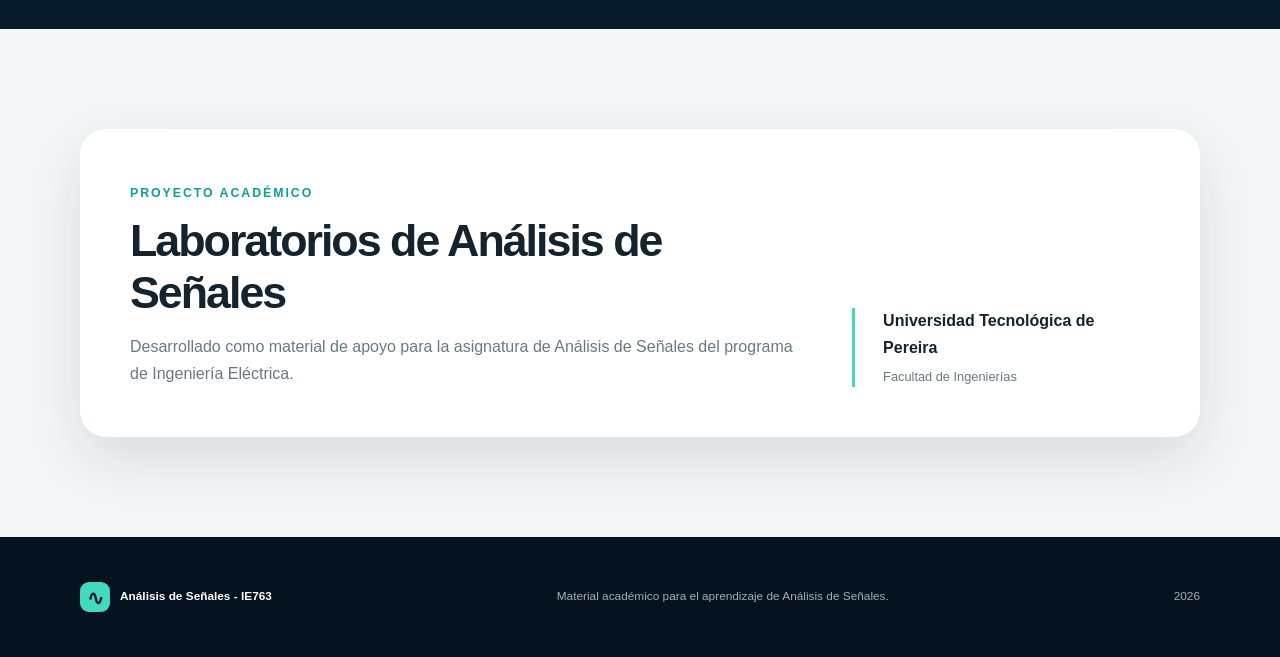
==== commit 0c5ac69f: "Estilizar equipo académico en la portada" ====
--- a/index.html
+++ b/index.html
@@ -9,6 +9,54 @@
   <link rel="preconnect" href="https://fonts.gstatic.com" crossorigin>
   <link href="https://fonts.googleapis.com/css2?family=Manrope:wght@400;500;600;700;800&display=swap" rel="stylesheet">
   <link rel="stylesheet" href="css/styles.css?v=20260730-2">
+  <style>
+    .course-team {
+      display: grid;
+      grid-template-columns: repeat(2, minmax(0, 1fr));
+      gap: 12px;
+      max-width: 650px;
+      margin: 0 0 34px;
+    }
+    .course-person {
+      padding: 16px 18px;
+      border: 1px solid rgba(255,255,255,.12);
+      border-radius: 16px;
+      background: rgba(255,255,255,.055);
+      backdrop-filter: blur(8px);
+    }
+    .course-person strong,
+    .course-person small,
+    .course-person a { display: block; }
+    .course-role {
+      display: inline-block;
+      margin-bottom: 7px;
+      color: #43d9c0;
+      font-size: .66rem;
+      font-weight: 800;
+      letter-spacing: .12em;
+      text-transform: uppercase;
+    }
+    .course-person strong {
+      color: #fff;
+      font-size: .88rem;
+      line-height: 1.35;
+    }
+    .course-person small {
+      margin-top: 5px;
+      color: rgba(255,255,255,.5);
+      font-size: .68rem;
+    }
+    .course-person a {
+      margin-top: 8px;
+      color: rgba(255,255,255,.76);
+      font-size: .72rem;
+      font-weight: 600;
+    }
+    .course-person a:hover { color: #43d9c0; }
+    @media (max-width: 650px) {
+      .course-team { grid-template-columns: 1fr; }
+    }
+  </style>
 </head>
 <body>
   <header class="site-header" id="inicio">
